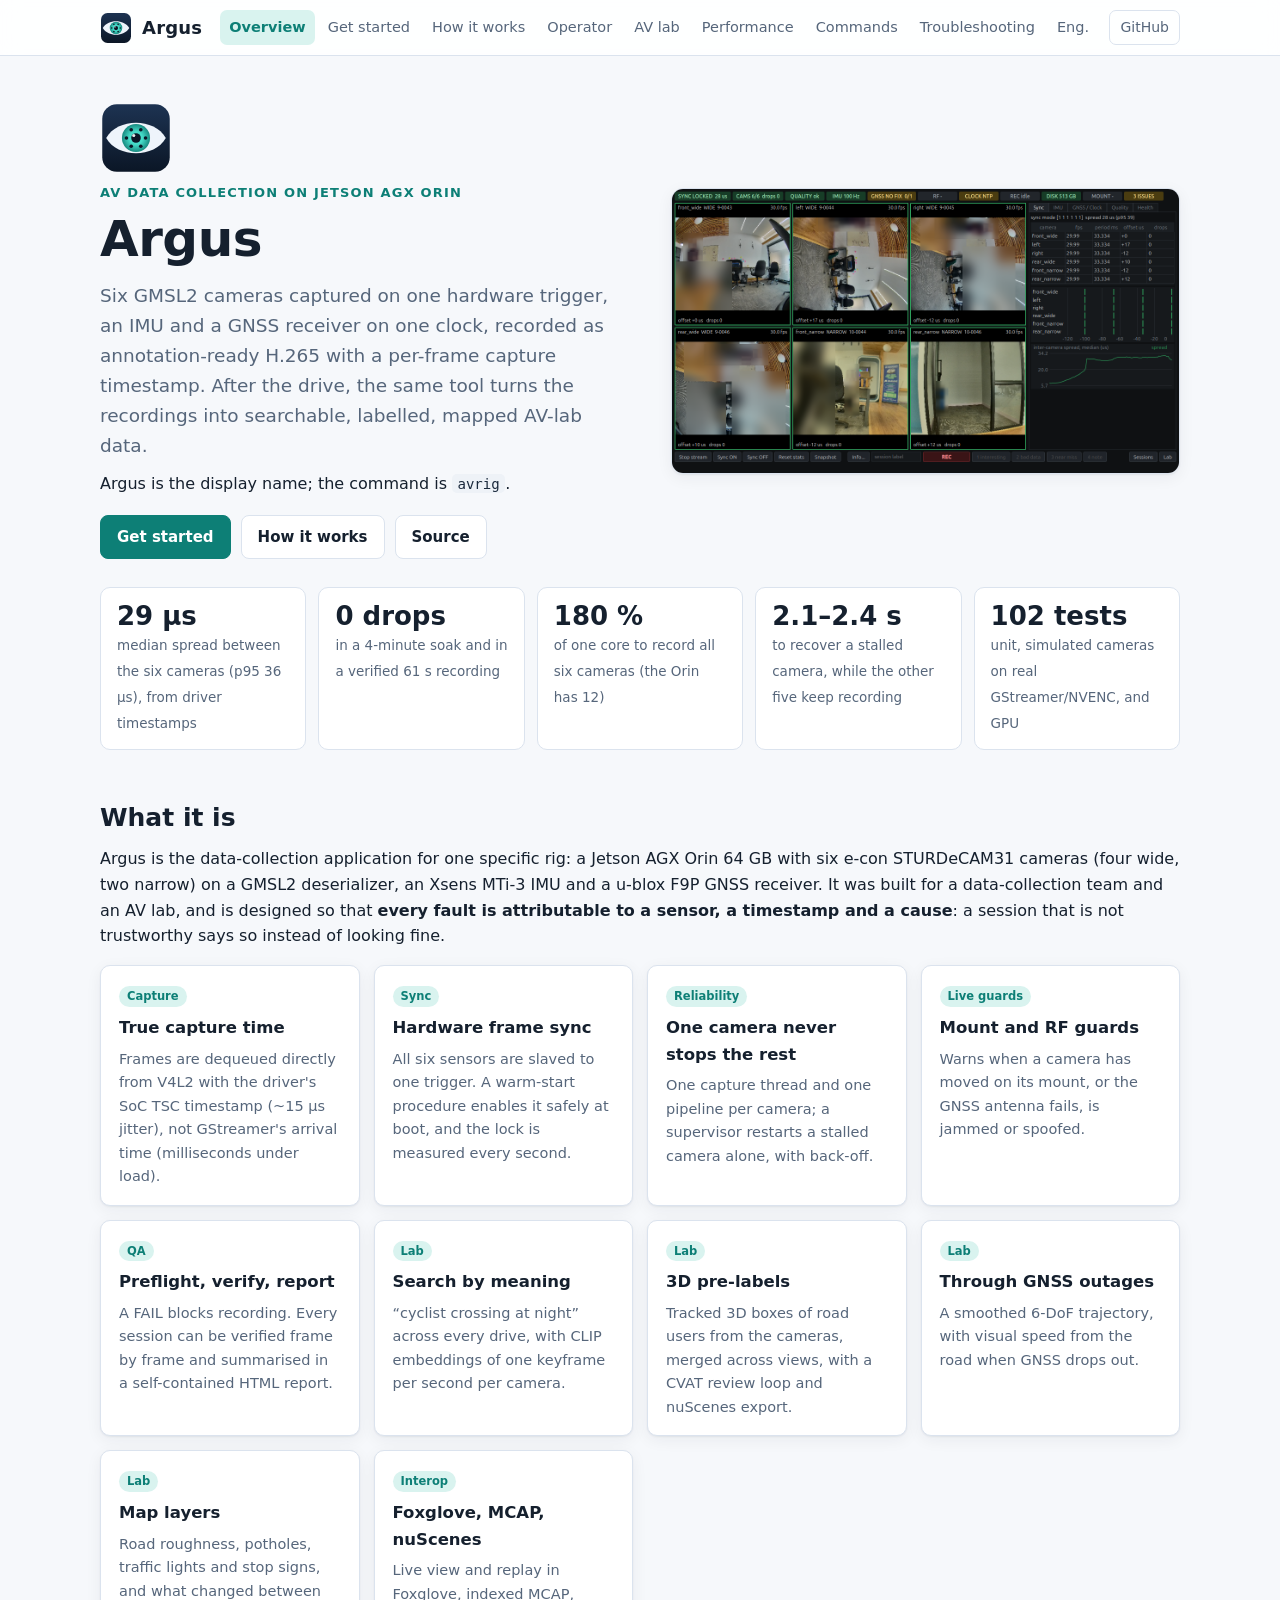
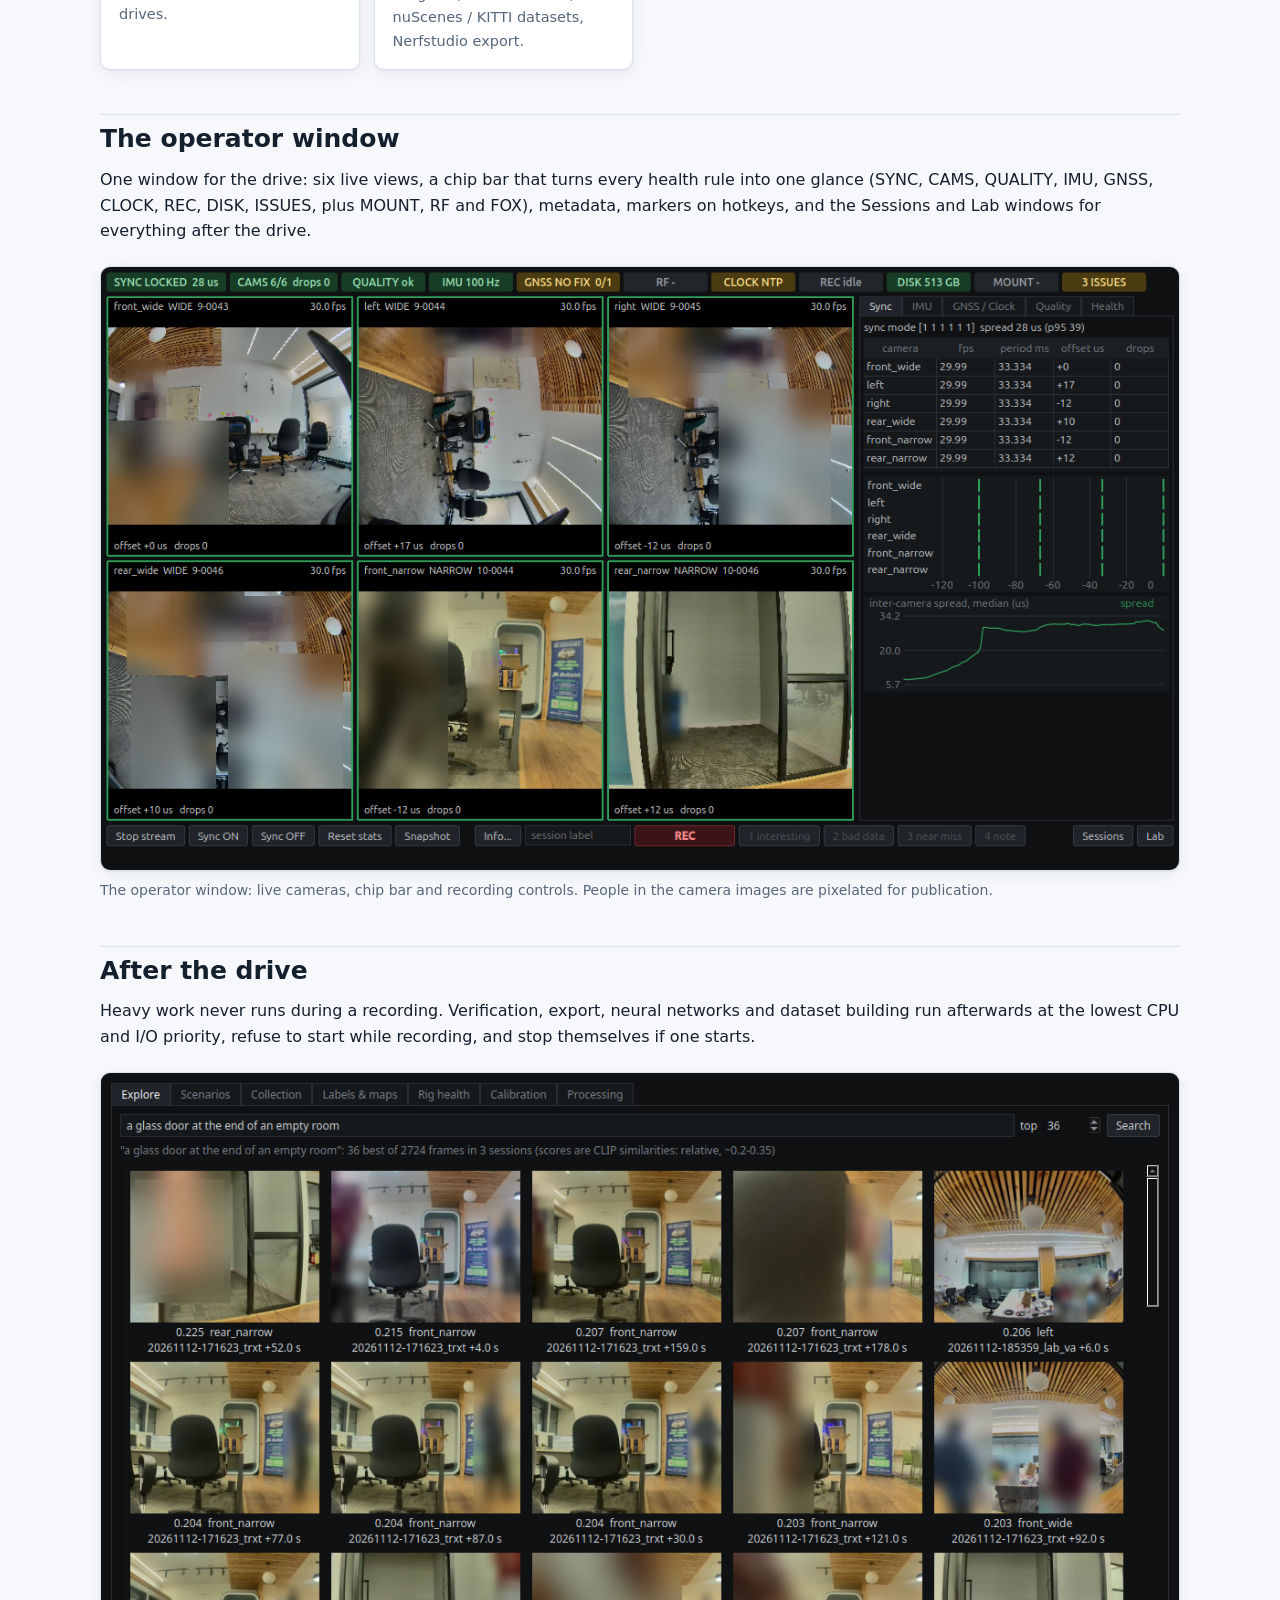
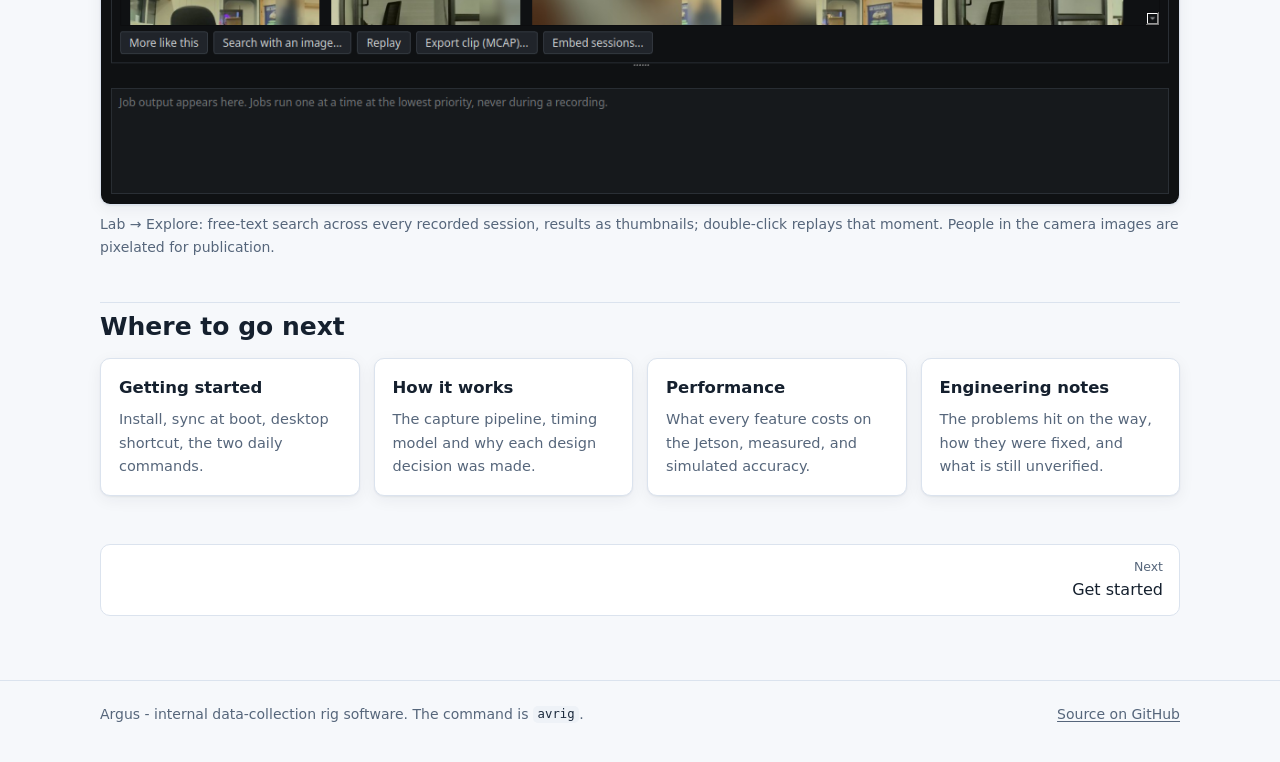
==== docs/index.html @ b2f9fd61 "Argus: AV data collection for a six-camera hardware-synced GMSL2 rig on Jetson AGX Orin Hardware fra" ====
<!doctype html>
<html lang="en">
<head>
<meta charset="utf-8">
<meta name="viewport" content="width=device-width, initial-scale=1">
<title>Argus - synced six-camera data collection on Jetson</title>
<meta name="description" content="Argus records six hardware-synchronised GMSL2 cameras, an IMU and GNSS on a Jetson AGX Orin, and turns the drives into AV-lab data.">
<meta name="color-scheme" content="light dark">
<link rel="icon" href="img/argus.svg" type="image/svg+xml">
<link rel="stylesheet" href="style.css">
</head>
<body>
<header class="top"><div class="top-inner">
<a class="brand" href="index.html"><img src="img/argus.svg" alt="" width="32" height="32">Argus</a>
<nav class="site" aria-label="Documentation"><a href="index.html" aria-current="page">Overview</a><a href="getting-started.html">Get started</a><a href="how-it-works.html">How it works</a><a href="features.html">Operator</a><a href="lab.html">AV lab</a><a href="performance.html">Performance</a><a href="cli.html">Commands</a><a href="troubleshooting.html">Troubleshooting</a><a href="lessons.html">Eng. notes</a></nav>
<a class="gh" href="https://github.com/Sherin-SEF-AI/ArgusAV">GitHub</a>
</div></header>
<main><section class="hero">
  <div>
    <img class="logo" src="img/argus.svg" alt="Argus logo" width="72" height="72">
    <div class="kicker">AV data collection on Jetson AGX Orin</div>
    <h1>Argus</h1>
    <p class="lead">Six GMSL2 cameras captured on one hardware trigger, an IMU and a GNSS receiver on one clock, recorded as annotation-ready H.265 with a per-frame capture timestamp. After the drive, the same tool turns the recordings into searchable, labelled, mapped AV-lab data.</p>
    <p>Argus is the display name; the command is <code>avrig</code>.</p>
    <div class="cta">
      <a class="btn primary" href="getting-started.html">Get started</a>
      <a class="btn" href="how-it-works.html">How it works</a>
      <a class="btn" href="https://github.com/Sherin-SEF-AI/ArgusAV">Source</a>
    </div>
  </div>
  <div class="hero-shot">
    <img src="img/main.png" alt="The Argus operator window with six live camera views and the status chip bar" loading="eager" onerror="this.onerror=null;this.src='img/argus.svg';this.parentNode.classList.add('hero-fallback')">
  </div>
</section>

<div class="stats">
  <div class="stat"><b>29 µs</b><span>median spread between the six cameras (p95 36 µs), from driver timestamps</span></div>
  <div class="stat"><b>0 drops</b><span>in a 4-minute soak and in a verified 61 s recording</span></div>
  <div class="stat"><b>180 %</b><span>of one core to record all six cameras (the Orin has 12)</span></div>
  <div class="stat"><b>2.1–2.4 s</b><span>to recover a stalled camera, while the other five keep recording</span></div>
  <div class="stat"><b>102 tests</b><span>unit, simulated cameras on real GStreamer/NVENC, and GPU</span></div>
</div>

<h2 id="what-it-is">What it is</h2>
<p>Argus is the data-collection application for one specific rig: a Jetson AGX Orin 64 GB with six e-con STURDeCAM31 cameras (four wide, two narrow) on a GMSL2 deserializer, an Xsens MTi-3 IMU and a u-blox F9P GNSS receiver. It was built for a data-collection team and an AV lab, and is designed so that <strong>every fault is attributable to a sensor, a timestamp and a cause</strong>: a session that is not trustworthy says so instead of looking fine.</p>

<div class="grid">
  <a class="card" href="how-it-works.html#capture-pipeline"><span class="tag">Capture</span><h3>True capture time</h3><p>Frames are dequeued directly from V4L2 with the driver's SoC TSC timestamp (~15 µs jitter), not GStreamer's arrival time (milliseconds under load).</p></a>
  <a class="card" href="how-it-works.html#hardware-frame-sync"><span class="tag">Sync</span><h3>Hardware frame sync</h3><p>All six sensors are slaved to one trigger. A warm-start procedure enables it safely at boot, and the lock is measured every second.</p></a>
  <a class="card" href="how-it-works.html#supervision-and-recovery"><span class="tag">Reliability</span><h3>One camera never stops the rest</h3><p>One capture thread and one pipeline per camera; a supervisor restarts a stalled camera alone, with back-off.</p></a>
  <a class="card" href="features.html#live-guards"><span class="tag">Live guards</span><h3>Mount and RF guards</h3><p>Warns when a camera has moved on its mount, or the GNSS antenna fails, is jammed or spoofed.</p></a>
  <a class="card" href="features.html#quality-assurance"><span class="tag">QA</span><h3>Preflight, verify, report</h3><p>A FAIL blocks recording. Every session can be verified frame by frame and summarised in a self-contained HTML report.</p></a>
  <a class="card" href="lab.html#search-by-meaning"><span class="tag">Lab</span><h3>Search by meaning</h3><p>“cyclist crossing at night” across every drive, with CLIP embeddings of one keyframe per second per camera.</p></a>
  <a class="card" href="lab.html#3d-pre-labels"><span class="tag">Lab</span><h3>3D pre-labels</h3><p>Tracked 3D boxes of road users from the cameras, merged across views, with a CVAT review loop and nuScenes export.</p></a>
  <a class="card" href="lab.html#trajectory-and-visual-speed"><span class="tag">Lab</span><h3>Through GNSS outages</h3><p>A smoothed 6-DoF trajectory, with visual speed from the road when GNSS drops out.</p></a>
  <a class="card" href="lab.html#map-layers"><span class="tag">Lab</span><h3>Map layers</h3><p>Road roughness, potholes, traffic lights and stop signs, and what changed between drives.</p></a>
  <a class="card" href="lab.html#foxglove-live-and-replay"><span class="tag">Interop</span><h3>Foxglove, MCAP, nuScenes</h3><p>Live view and replay in Foxglove, indexed MCAP, nuScenes / KITTI datasets, Nerfstudio export.</p></a>
</div>

<h2 id="the-operator-window">The operator window</h2>
<p>One window for the drive: six live views, a chip bar that turns every health rule into one glance (SYNC, CAMS, QUALITY, IMU, GNSS, CLOCK, REC, DISK, ISSUES, plus MOUNT, RF and FOX), metadata, markers on hotkeys, and the Sessions and Lab windows for everything after the drive.</p>
<figure class="shot"><img src="img/main.png" alt="Operator window" loading="lazy" onerror="this.parentNode.remove()"><figcaption>The operator window: live cameras, chip bar and recording controls. People in the camera images are pixelated for publication.</figcaption></figure>

<h2 id="after-the-drive">After the drive</h2>
<p>Heavy work never runs during a recording. Verification, export, neural networks and dataset building run afterwards at the lowest CPU and I/O priority, refuse to start while recording, and stop themselves if one starts.</p>
<figure class="shot"><img src="img/lab-explore.png" alt="Lab window, Explore tab with search results as thumbnails" loading="lazy" onerror="this.parentNode.remove()"><figcaption>Lab → Explore: free-text search across every recorded session, results as thumbnails; double-click replays that moment. People in the camera images are pixelated for publication.</figcaption></figure>

<h2 id="where-to-go-next">Where to go next</h2>
<div class="grid">
  <a class="card" href="getting-started.html"><h3>Getting started</h3><p>Install, sync at boot, desktop shortcut, the two daily commands.</p></a>
  <a class="card" href="how-it-works.html"><h3>How it works</h3><p>The capture pipeline, timing model and why each design decision was made.</p></a>
  <a class="card" href="performance.html"><h3>Performance</h3><p>What every feature costs on the Jetson, measured, and simulated accuracy.</p></a>
  <a class="card" href="lessons.html"><h3>Engineering notes</h3><p>The problems hit on the way, how they were fixed, and what is still unverified.</p></a>
</div>
<div class="pager"><a class="next" href="getting-started.html"><small>Next</small>Get started</a></div></main>
<footer><div class="inner">
<span>Argus - internal data-collection rig software. The command is <code>avrig</code>.</span>
<span><a href="https://github.com/Sherin-SEF-AI/ArgusAV">Source on GitHub</a></span>
</div></footer>
</body>
</html>
---- docs/style.css ----
/* Argus documentation - one stylesheet for every page. Light by default, dark via
   prefers-color-scheme. No external assets. */
:root {
  --bg: #f6f8fb;
  --surface: #ffffff;
  --surface-2: #eef2f8;
  --text: #15202e;
  --muted: #56667b;
  --border: #dbe3ee;
  --accent: #0d7f76;
  --accent-soft: #d9f3ef;
  --navy: #1d3352;
  --code-bg: #eef2f7;
  --code-text: #1b2a3d;
  --ok: #1a7f37;
  --warn: #9a6700;
  --fail: #c62a2f;
  --shadow: 0 1px 2px rgba(16, 30, 54, .06), 0 4px 16px rgba(16, 30, 54, .06);
  --radius: 10px;
  --mono: ui-monospace, "SFMono-Regular", "JetBrains Mono", "DejaVu Sans Mono", Menlo, Consolas, monospace;
  --sans: system-ui, -apple-system, "Segoe UI", Roboto, Ubuntu, "Noto Sans", "Helvetica Neue", Arial, sans-serif;
  color-scheme: light;
}
@media (prefers-color-scheme: dark) {
  :root {
    --bg: #0a111d;
    --surface: #111a29;
    --surface-2: #172236;
    --text: #e3eaf4;
    --muted: #9badc4;
    --border: #233149;
    --accent: #46dcc9;
    --accent-soft: #123a3a;
    --navy: #9fc0ea;
    --code-bg: #0d1626;
    --code-text: #d6e2f2;
    --ok: #5fd37c;
    --warn: #e6b34a;
    --fail: #ff7b7b;
    --shadow: 0 1px 2px rgba(0, 0, 0, .3), 0 4px 18px rgba(0, 0, 0, .25);
    color-scheme: dark;
  }
}

* { box-sizing: border-box; }
html { scroll-padding-top: 76px; }
body {
  margin: 0;
  background: var(--bg);
  color: var(--text);
  font: 16px/1.62 var(--sans);
  -webkit-text-size-adjust: 100%;
}
img { max-width: 100%; height: auto; }
a { color: var(--accent); text-decoration-thickness: 1px; text-underline-offset: 2px; }
a:hover { text-decoration-thickness: 2px; }

/* ---------- header ---------- */
.top {
  position: sticky; top: 0; z-index: 10;
  background: color-mix(in srgb, var(--surface) 88%, transparent);
  backdrop-filter: saturate(1.4) blur(10px);
  -webkit-backdrop-filter: saturate(1.4) blur(10px);
  border-bottom: 1px solid var(--border);
}
.top-inner {
  max-width: 1120px; margin: 0 auto; padding: 10px 20px;
  display: flex; align-items: center; gap: 18px;
}
.brand { display: flex; align-items: center; gap: 10px; font-weight: 700; font-size: 18px;
  color: var(--text); text-decoration: none; letter-spacing: .2px; flex: none; }
.brand img { width: 32px; height: 32px; }
.brand small { font-weight: 500; color: var(--muted); font-size: 12px; }
nav.site { display: flex; gap: 4px; overflow-x: auto; scrollbar-width: none; flex: 1; min-width: 0; }
nav.site::-webkit-scrollbar { display: none; }
nav.site a { color: var(--muted); text-decoration: none; padding: 6px 9px; border-radius: 7px;
  white-space: nowrap; font-size: 14.5px; }
nav.site a:hover { color: var(--text); background: var(--surface-2); }
nav.site a[aria-current="page"] { color: var(--accent); background: var(--accent-soft); font-weight: 600; }
.gh { flex: none; font-size: 14px; color: var(--muted); text-decoration: none; border: 1px solid var(--border);
  padding: 5px 10px; border-radius: 7px; }
.gh:hover { color: var(--text); }

@media (max-width: 760px) {
  .top-inner { flex-wrap: wrap; row-gap: 6px; padding: 8px 16px; }
  nav.site { order: 3; flex-basis: 100%; margin: 0 -6px; }
  .gh { margin-left: auto; }
}

/* ---------- layout ---------- */
main { max-width: 1120px; margin: 0 auto; padding: 28px 20px 64px; }
.doc { display: grid; grid-template-columns: 220px minmax(0, 1fr); gap: 40px; align-items: start; }
.toc { position: sticky; top: 80px; font-size: 14px; max-height: calc(100vh - 100px); overflow: auto; }
.toc b { display: block; color: var(--muted); font-size: 12px; text-transform: uppercase; letter-spacing: .08em;
  margin-bottom: 6px; }
.toc a { display: block; color: var(--muted); text-decoration: none; padding: 3px 0 3px 10px;
  border-left: 2px solid var(--border); }
.toc a:hover { color: var(--text); border-left-color: var(--accent); }
.content { min-width: 0; }
@media (max-width: 900px) {
  .doc { grid-template-columns: 1fr; }
  .toc { display: none; }
}

h1 { font-size: clamp(28px, 4.2vw, 40px); line-height: 1.15; margin: 8px 0 12px; letter-spacing: -.01em; }
h2 { font-size: 25px; line-height: 1.25; margin: 44px 0 12px; padding-top: 8px; border-top: 1px solid var(--border); }
h2:first-of-type { border-top: 0; }
h3 { font-size: 19px; margin: 28px 0 8px; }
h4 { font-size: 16px; margin: 20px 0 6px; }
p, ul, ol { margin: 10px 0; }
li { margin: 4px 0; }
.lead { font-size: 18.5px; color: var(--muted); max-width: 760px; }
.kicker { color: var(--accent); font-weight: 700; font-size: 13px; text-transform: uppercase; letter-spacing: .09em; }

/* ---------- code ---------- */
code { font-family: var(--mono); font-size: .88em; background: var(--code-bg); color: var(--code-text);
  padding: .12em .38em; border-radius: 5px; }
pre { background: var(--code-bg); color: var(--code-text); border: 1px solid var(--border); border-radius: var(--radius);
  padding: 14px 16px; overflow-x: auto; font: 13.5px/1.55 var(--mono); }
pre code { background: none; padding: 0; font-size: inherit; }
pre .c { color: var(--muted); }
pre.term { background: #0b1220; color: #d6e2f2; border-color: #1c2a42; }
pre.term .ok { color: #5fd37c; } pre.term .warn { color: #e6b34a; } pre.term .dim { color: #8395ad; }

/* ---------- tables ---------- */
.table { overflow-x: auto; margin: 14px 0; border: 1px solid var(--border); border-radius: var(--radius);
  background: var(--surface); }
table { border-collapse: collapse; width: 100%; font-size: 14.5px; }
th, td { text-align: left; padding: 9px 12px; border-bottom: 1px solid var(--border); vertical-align: top; }
th { background: var(--surface-2); font-weight: 600; white-space: nowrap; }
tr:last-child td { border-bottom: 0; }
@media (max-width: 640px) { table { min-width: 600px; } main { padding: 20px 16px 48px; } }
td.num, th.num { text-align: right; font-variant-numeric: tabular-nums; white-space: nowrap; }

/* ---------- blocks ---------- */
.note, .warnbox, .okbox { border: 1px solid var(--border); border-left: 4px solid var(--accent); background: var(--surface);
  border-radius: 8px; padding: 12px 16px; margin: 16px 0; }
.warnbox { border-left-color: var(--warn); }
.okbox { border-left-color: var(--ok); }
.note > :first-child, .warnbox > :first-child, .okbox > :first-child { margin-top: 0; }
.note > :last-child, .warnbox > :last-child, .okbox > :last-child { margin-bottom: 0; }

.grid { display: grid; gap: 14px; grid-template-columns: repeat(auto-fill, minmax(250px, 1fr)); margin: 16px 0; }
.card { background: var(--surface); border: 1px solid var(--border); border-radius: var(--radius); padding: 16px 18px;
  box-shadow: var(--shadow); }
.card h3 { margin: 0 0 6px; font-size: 16.5px; }
.card p { margin: 0; color: var(--muted); font-size: 14.5px; }
.card .tag { display: inline-block; font-size: 11.5px; font-weight: 600; color: var(--accent); background: var(--accent-soft);
  border-radius: 99px; padding: 1px 8px; margin-bottom: 8px; }
a.card { text-decoration: none; color: inherit; transition: border-color .15s, transform .15s; }
a.card:hover { border-color: var(--accent); transform: translateY(-1px); }

.stats { display: grid; gap: 12px; grid-template-columns: repeat(auto-fit, minmax(170px, 1fr)); margin: 20px 0; }
.stat { background: var(--surface); border: 1px solid var(--border); border-radius: var(--radius); padding: 14px 16px; }
.stat b { display: block; font-size: 26px; line-height: 1.15; color: var(--text); font-variant-numeric: tabular-nums; }
.stat span { color: var(--muted); font-size: 13.5px; }

.pill { display: inline-block; font: 600 12px/1.6 var(--sans); padding: 0 8px; border-radius: 99px; border: 1px solid var(--border); }
.pill.ok { color: var(--ok); } .pill.warn { color: var(--warn); } .pill.fail { color: var(--fail); }

/* ---------- figures ---------- */
figure { margin: 22px 0; }
figure.shot img { display: block; width: 100%; border-radius: var(--radius); border: 1px solid var(--border);
  box-shadow: var(--shadow); background: var(--surface-2); }
figure.shot.narrow { max-width: 380px; }
figure.shot.mid { max-width: 760px; }
figcaption { color: var(--muted); font-size: 14px; margin-top: 8px; }
.diagram { overflow-x: auto; background: var(--surface); border: 1px solid var(--border); border-radius: var(--radius);
  padding: 12px; margin: 18px 0; }
.diagram svg { display: block; min-width: 720px; width: 100%; height: auto; }

/* SVG diagram styling, theme-aware */
.dg .bx { fill: var(--surface-2); stroke: var(--border); stroke-width: 1.5; }
.dg .bx.hi { fill: var(--accent-soft); stroke: var(--accent); }
.dg .bx.nv { fill: var(--surface); stroke: var(--navy); }
.dg .grp { fill: none; stroke: var(--border); stroke-width: 1.5; stroke-dasharray: 5 4; }
.dg text { fill: var(--text); font: 13px var(--sans); }
.dg text.s { fill: var(--muted); font-size: 11.5px; }
.dg text.h { font-weight: 700; font-size: 12px; fill: var(--muted); letter-spacing: .06em; }
.dg .ln { stroke: var(--muted); stroke-width: 1.5; fill: none; }
.dg .ln.hi { stroke: var(--accent); stroke-width: 2; }
.dg .ar { fill: var(--muted); }
.dg .ar.hi { fill: var(--accent); }

/* ---------- hero ---------- */
.hero { display: grid; grid-template-columns: 1.05fr 1fr; gap: 36px; align-items: center; padding: 18px 0 8px; }
.hero h1 { font-size: clamp(32px, 5vw, 50px); }
.hero .logo { width: 72px; height: 72px; }
.hero .cta { display: flex; gap: 10px; flex-wrap: wrap; margin-top: 18px; }
.btn { display: inline-block; padding: 9px 16px; border-radius: 8px; font-weight: 600; text-decoration: none; font-size: 15px;
  border: 1px solid var(--border); color: var(--text); background: var(--surface); }
.btn.primary { background: var(--accent); border-color: var(--accent); color: #fff; }
@media (prefers-color-scheme: dark) { .btn.primary { color: #06201d; } }
.hero-shot { position: relative; }
.hero-shot img { width: 100%; border-radius: 12px; border: 1px solid var(--border); box-shadow: var(--shadow); display: block; }
.hero-fallback { aspect-ratio: 16 / 10; border-radius: 12px; border: 1px solid var(--border);
  background: radial-gradient(circle at 50% 50%, var(--accent-soft), var(--surface) 70%); display: grid; place-items: center; }
.hero-fallback img { width: 40%; border: 0; box-shadow: none; }
@media (max-width: 860px) { .hero { grid-template-columns: 1fr; } }

/* ---------- footer ---------- */
footer { border-top: 1px solid var(--border); color: var(--muted); font-size: 14px; }
footer .inner { max-width: 1120px; margin: 0 auto; padding: 22px 20px 36px; display: flex; gap: 16px; flex-wrap: wrap;
  justify-content: space-between; }
footer a { color: var(--muted); }
.pager { display: flex; justify-content: space-between; gap: 12px; margin-top: 48px; flex-wrap: wrap; }
.pager a { flex: 1 1 220px; border: 1px solid var(--border); border-radius: var(--radius); padding: 12px 16px; text-decoration: none;
  background: var(--surface); color: var(--text); }
.pager a small { display: block; color: var(--muted); font-size: 12.5px; }
.pager a.next { text-align: right; }
.pager a:hover { border-color: var(--accent); }

kbd { font: 12px var(--mono); border: 1px solid var(--border); border-bottom-width: 2px; border-radius: 5px; padding: 1px 5px;
  background: var(--surface); }
dl.defs dt { font-weight: 600; margin-top: 12px; }
dl.defs dd { margin: 2px 0 0 0; color: var(--muted); }
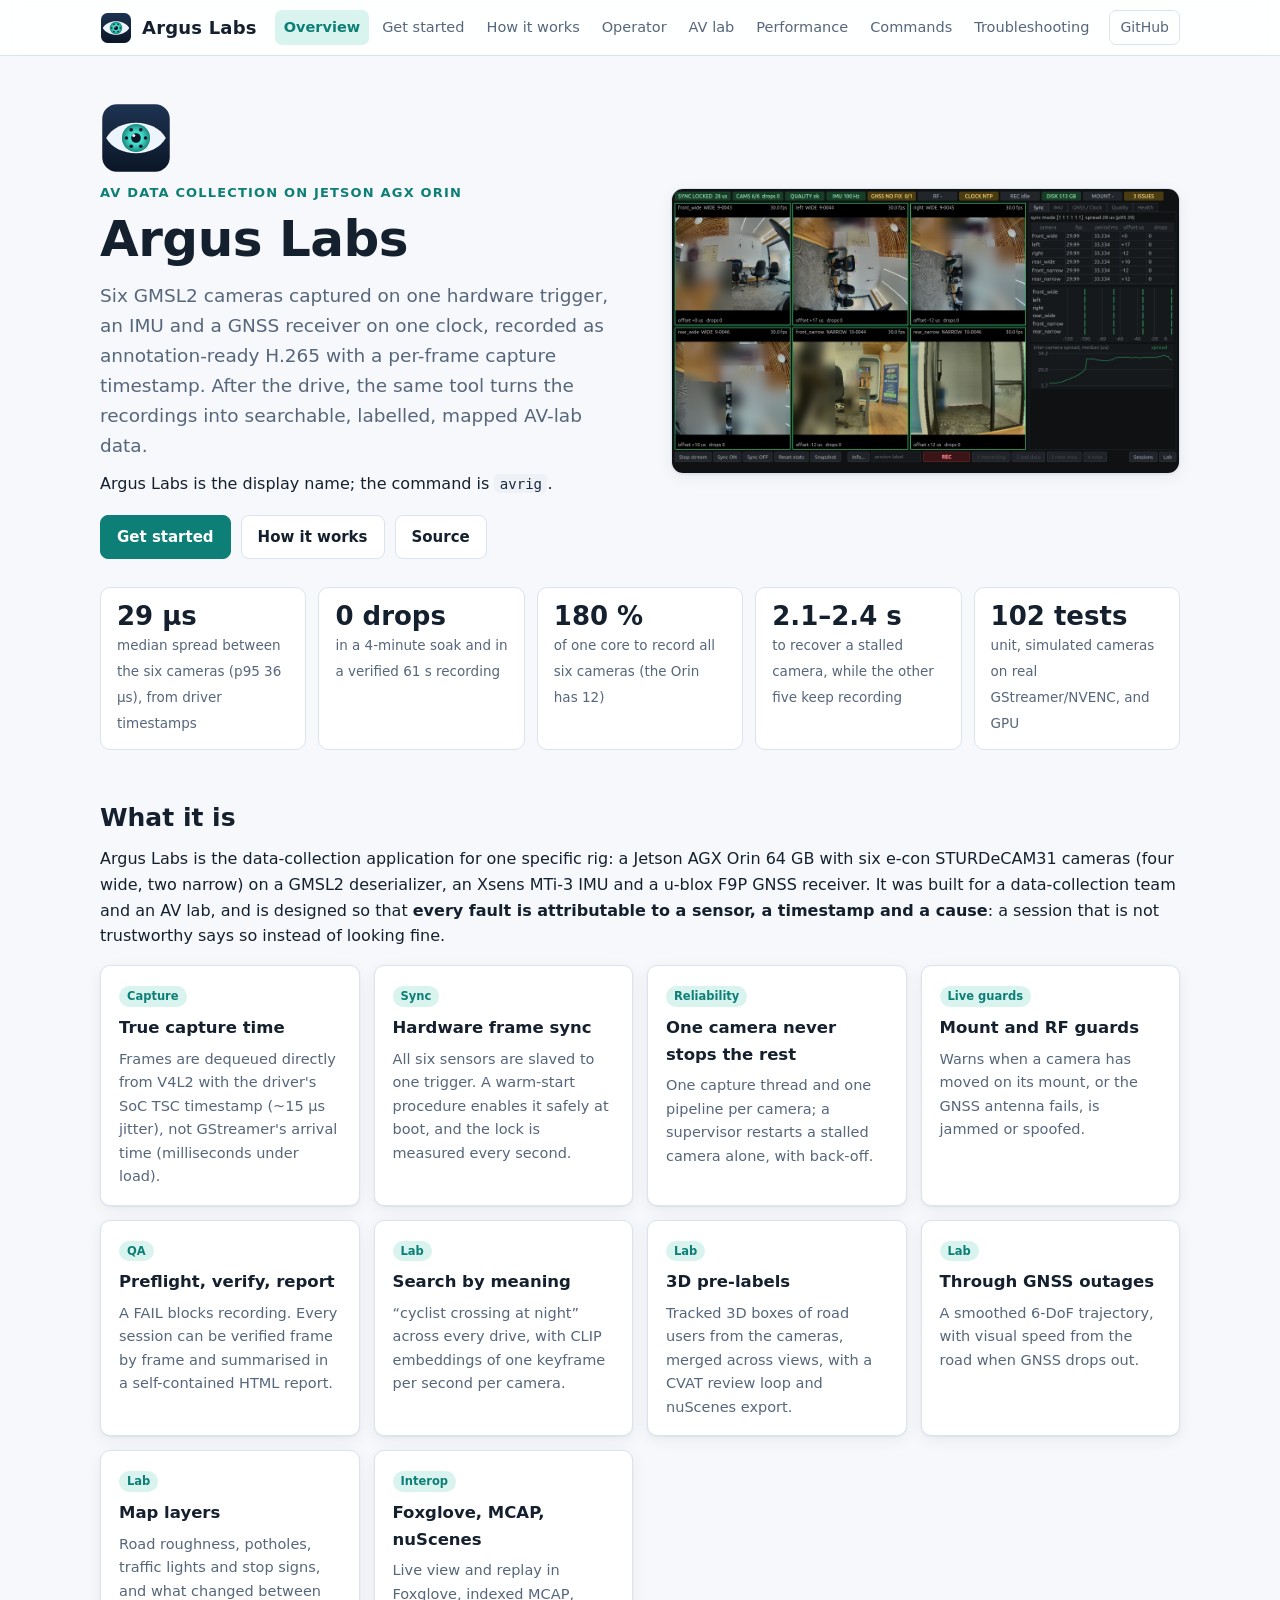
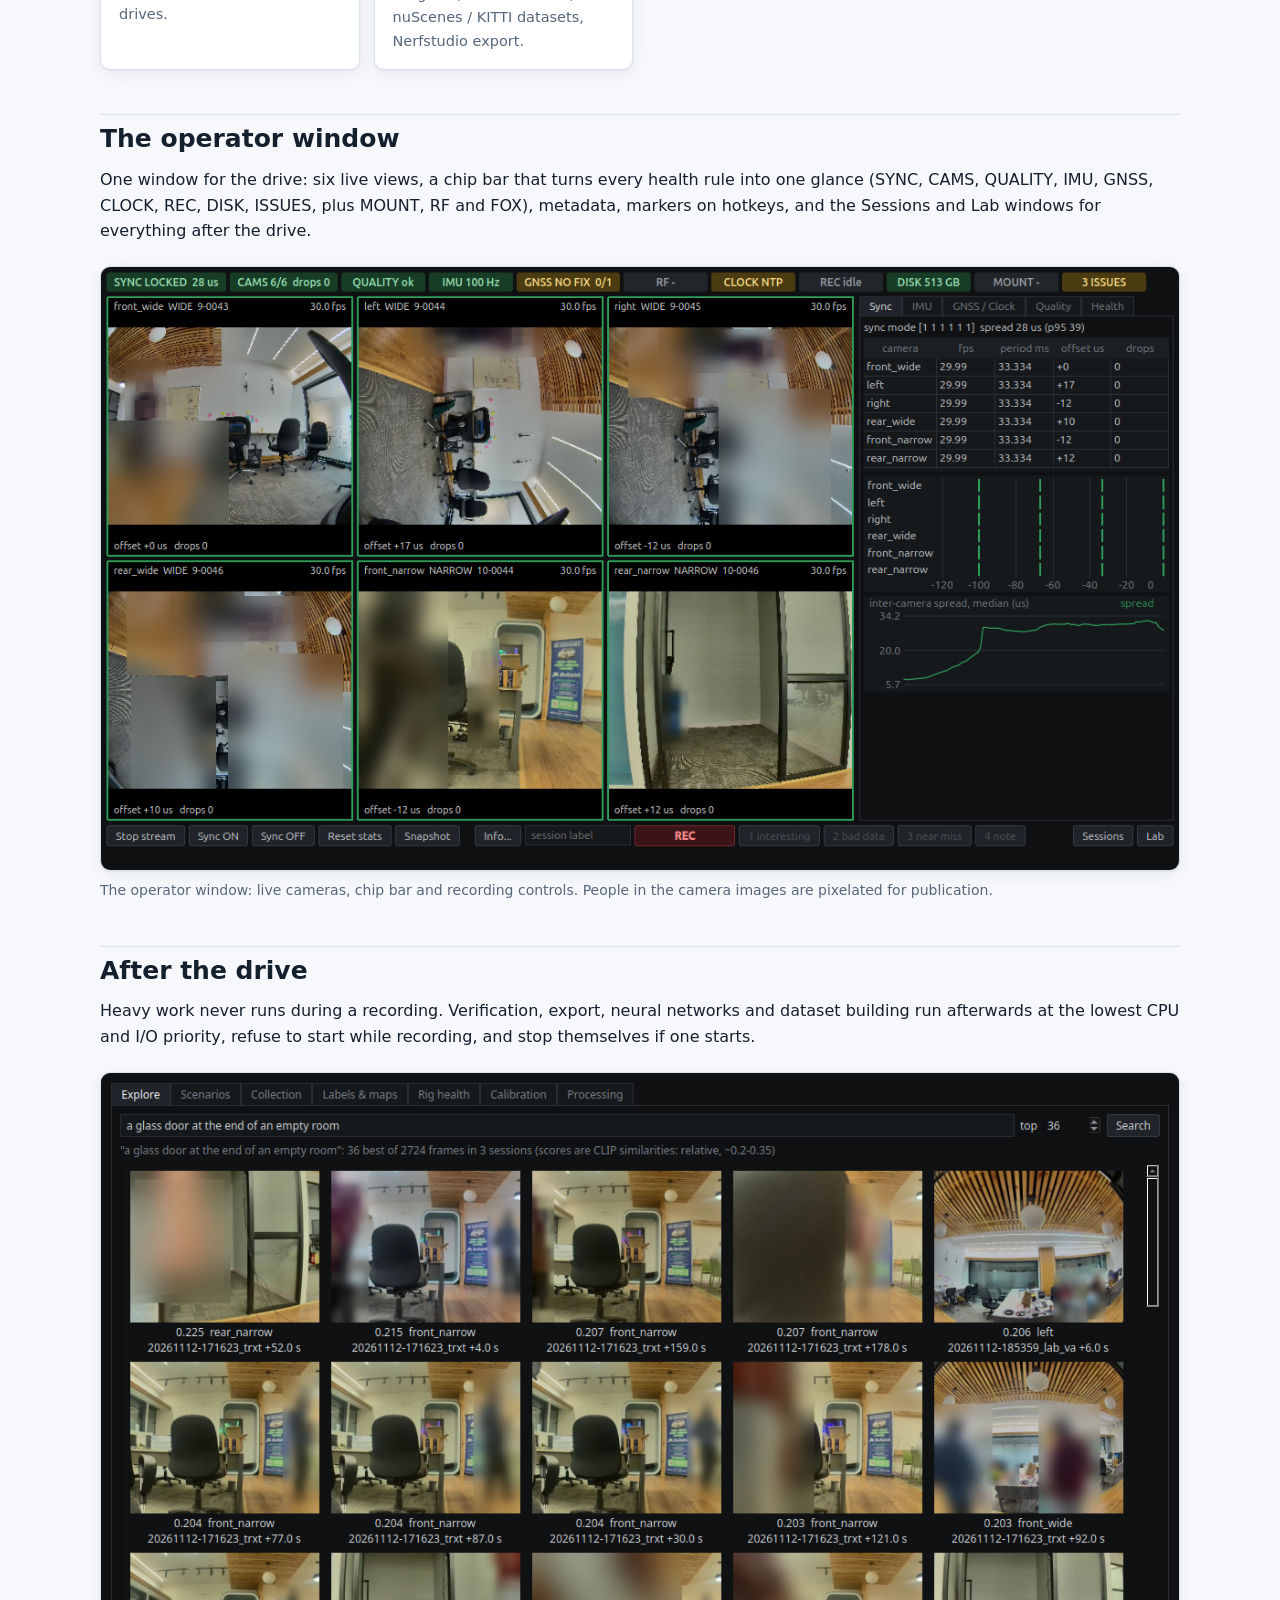
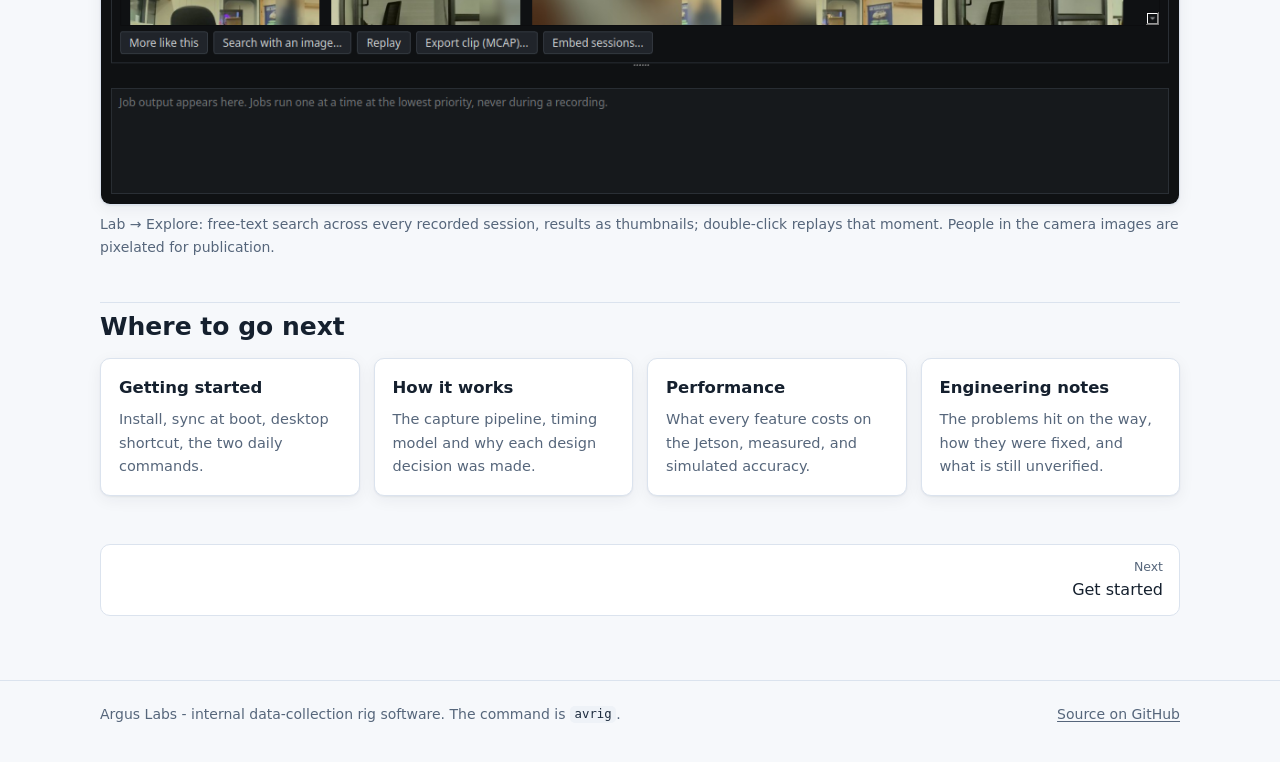
==== commit 262fc22a: "Argus Labs: research-lab tools, edge-case miner, hand-over, privacy and frame-identity fixes Rename " ====
--- a/docs/index.html
+++ b/docs/index.html
@@ -3,25 +3,25 @@
 <head>
 <meta charset="utf-8">
 <meta name="viewport" content="width=device-width, initial-scale=1">
-<title>Argus - synced six-camera data collection on Jetson</title>
-<meta name="description" content="Argus records six hardware-synchronised GMSL2 cameras, an IMU and GNSS on a Jetson AGX Orin, and turns the drives into AV-lab data.">
+<title>Argus Labs - synced six-camera data collection on Jetson</title>
+<meta name="description" content="Argus Labs records six hardware-synchronised GMSL2 cameras, an IMU and GNSS on a Jetson AGX Orin, and turns the drives into AV-lab data.">
 <meta name="color-scheme" content="light dark">
 <link rel="icon" href="img/argus.svg" type="image/svg+xml">
 <link rel="stylesheet" href="style.css">
 </head>
 <body>
 <header class="top"><div class="top-inner">
-<a class="brand" href="index.html"><img src="img/argus.svg" alt="" width="32" height="32">Argus</a>
+<a class="brand" href="index.html"><img src="img/argus.svg" alt="" width="32" height="32">Argus Labs</a>
 <nav class="site" aria-label="Documentation"><a href="index.html" aria-current="page">Overview</a><a href="getting-started.html">Get started</a><a href="how-it-works.html">How it works</a><a href="features.html">Operator</a><a href="lab.html">AV lab</a><a href="performance.html">Performance</a><a href="cli.html">Commands</a><a href="troubleshooting.html">Troubleshooting</a><a href="lessons.html">Eng. notes</a></nav>
 <a class="gh" href="https://github.com/Sherin-SEF-AI/ArgusAV">GitHub</a>
 </div></header>
 <main><section class="hero">
   <div>
-    <img class="logo" src="img/argus.svg" alt="Argus logo" width="72" height="72">
+    <img class="logo" src="img/argus.svg" alt="Argus Labs logo" width="72" height="72">
     <div class="kicker">AV data collection on Jetson AGX Orin</div>
-    <h1>Argus</h1>
+    <h1>Argus Labs</h1>
     <p class="lead">Six GMSL2 cameras captured on one hardware trigger, an IMU and a GNSS receiver on one clock, recorded as annotation-ready H.265 with a per-frame capture timestamp. After the drive, the same tool turns the recordings into searchable, labelled, mapped AV-lab data.</p>
-    <p>Argus is the display name; the command is <code>avrig</code>.</p>
+    <p>Argus Labs is the display name; the command is <code>avrig</code>.</p>
     <div class="cta">
       <a class="btn primary" href="getting-started.html">Get started</a>
       <a class="btn" href="how-it-works.html">How it works</a>
@@ -29,7 +29,7 @@
     </div>
   </div>
   <div class="hero-shot">
-    <img src="img/main.png" alt="The Argus operator window with six live camera views and the status chip bar" loading="eager" onerror="this.onerror=null;this.src='img/argus.svg';this.parentNode.classList.add('hero-fallback')">
+    <img src="img/main.png" alt="The Argus Labs operator window with six live camera views and the status chip bar" loading="eager" onerror="this.onerror=null;this.src='img/argus.svg';this.parentNode.classList.add('hero-fallback')">
   </div>
 </section>
 
@@ -42,7 +42,7 @@
 </div>
 
 <h2 id="what-it-is">What it is</h2>
-<p>Argus is the data-collection application for one specific rig: a Jetson AGX Orin 64 GB with six e-con STURDeCAM31 cameras (four wide, two narrow) on a GMSL2 deserializer, an Xsens MTi-3 IMU and a u-blox F9P GNSS receiver. It was built for a data-collection team and an AV lab, and is designed so that <strong>every fault is attributable to a sensor, a timestamp and a cause</strong>: a session that is not trustworthy says so instead of looking fine.</p>
+<p>Argus Labs is the data-collection application for one specific rig: a Jetson AGX Orin 64 GB with six e-con STURDeCAM31 cameras (four wide, two narrow) on a GMSL2 deserializer, an Xsens MTi-3 IMU and a u-blox F9P GNSS receiver. It was built for a data-collection team and an AV lab, and is designed so that <strong>every fault is attributable to a sensor, a timestamp and a cause</strong>: a session that is not trustworthy says so instead of looking fine.</p>
 
 <div class="grid">
   <a class="card" href="how-it-works.html#capture-pipeline"><span class="tag">Capture</span><h3>True capture time</h3><p>Frames are dequeued directly from V4L2 with the driver's SoC TSC timestamp (~15 µs jitter), not GStreamer's arrival time (milliseconds under load).</p></a>
@@ -74,7 +74,7 @@
 </div>
 <div class="pager"><a class="next" href="getting-started.html"><small>Next</small>Get started</a></div></main>
 <footer><div class="inner">
-<span>Argus - internal data-collection rig software. The command is <code>avrig</code>.</span>
+<span>Argus Labs - internal data-collection rig software. The command is <code>avrig</code>.</span>
 <span><a href="https://github.com/Sherin-SEF-AI/ArgusAV">Source on GitHub</a></span>
 </div></footer>
 </body>
